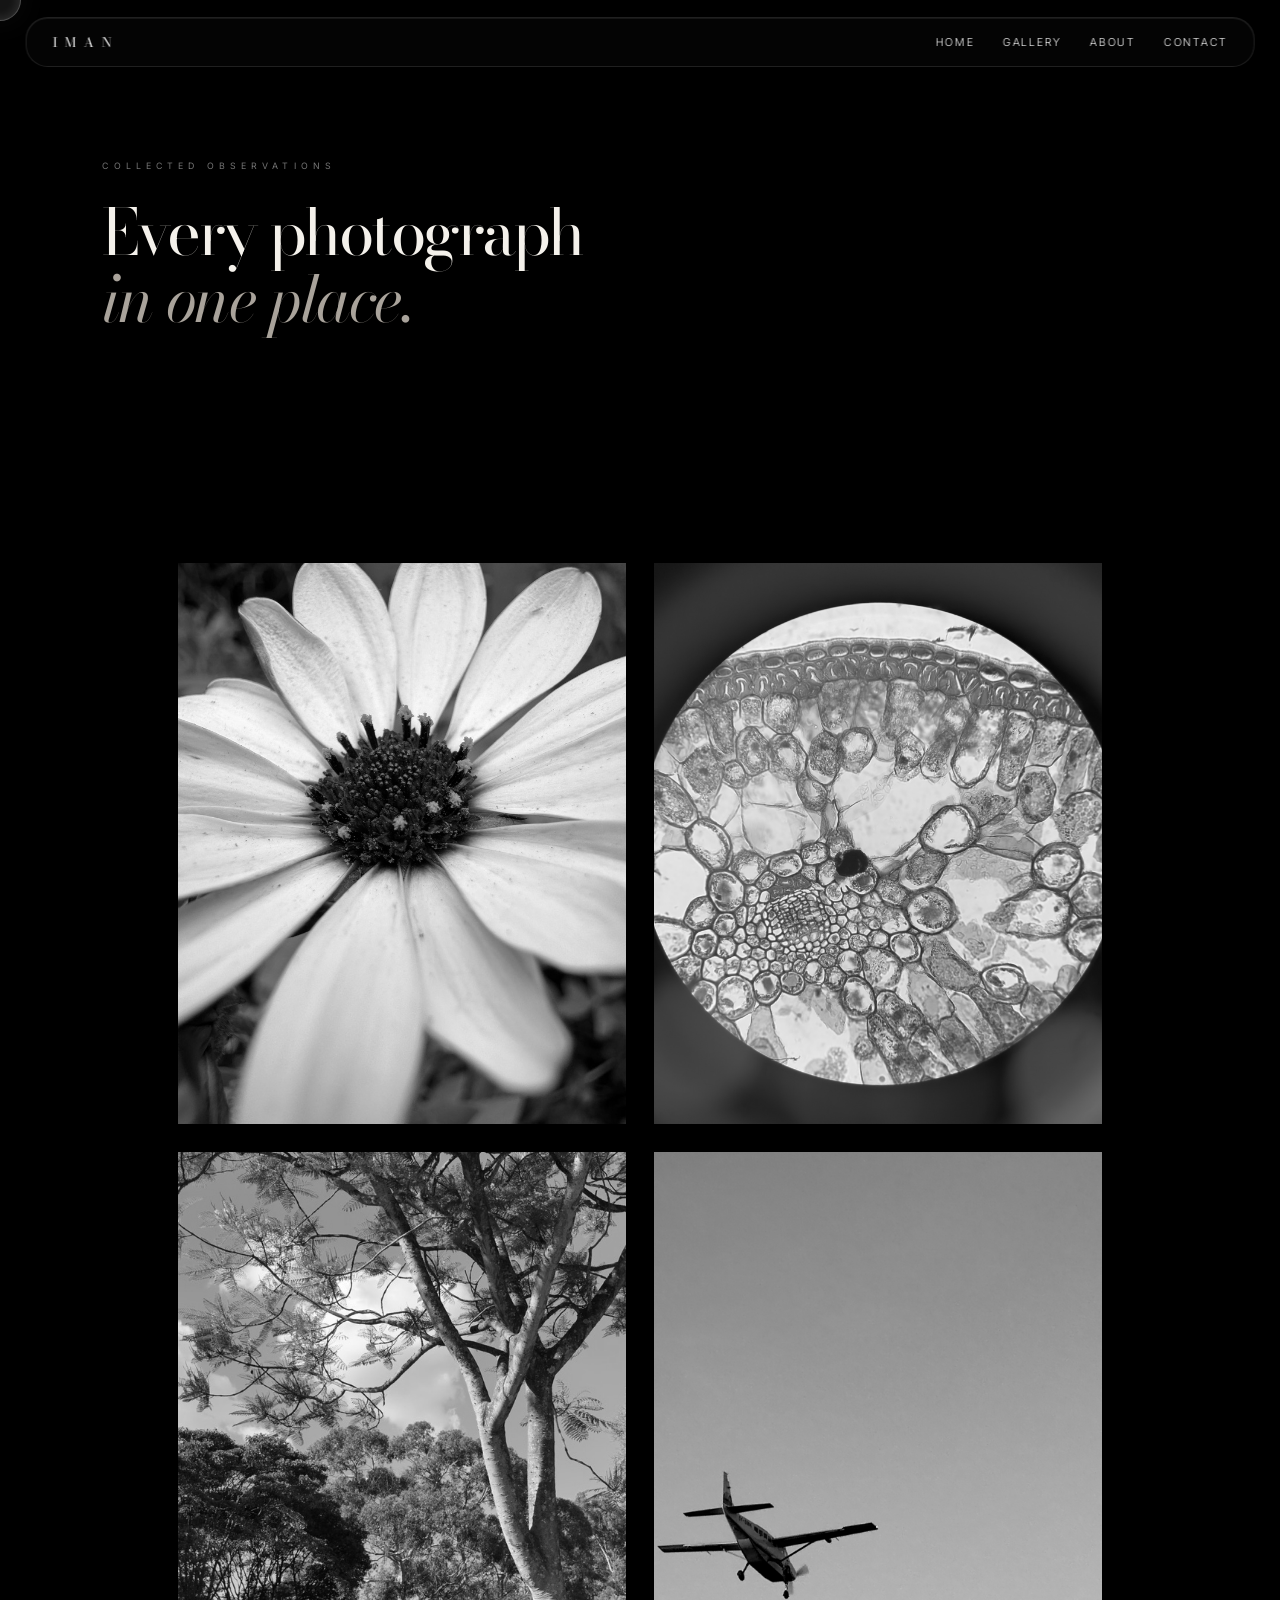
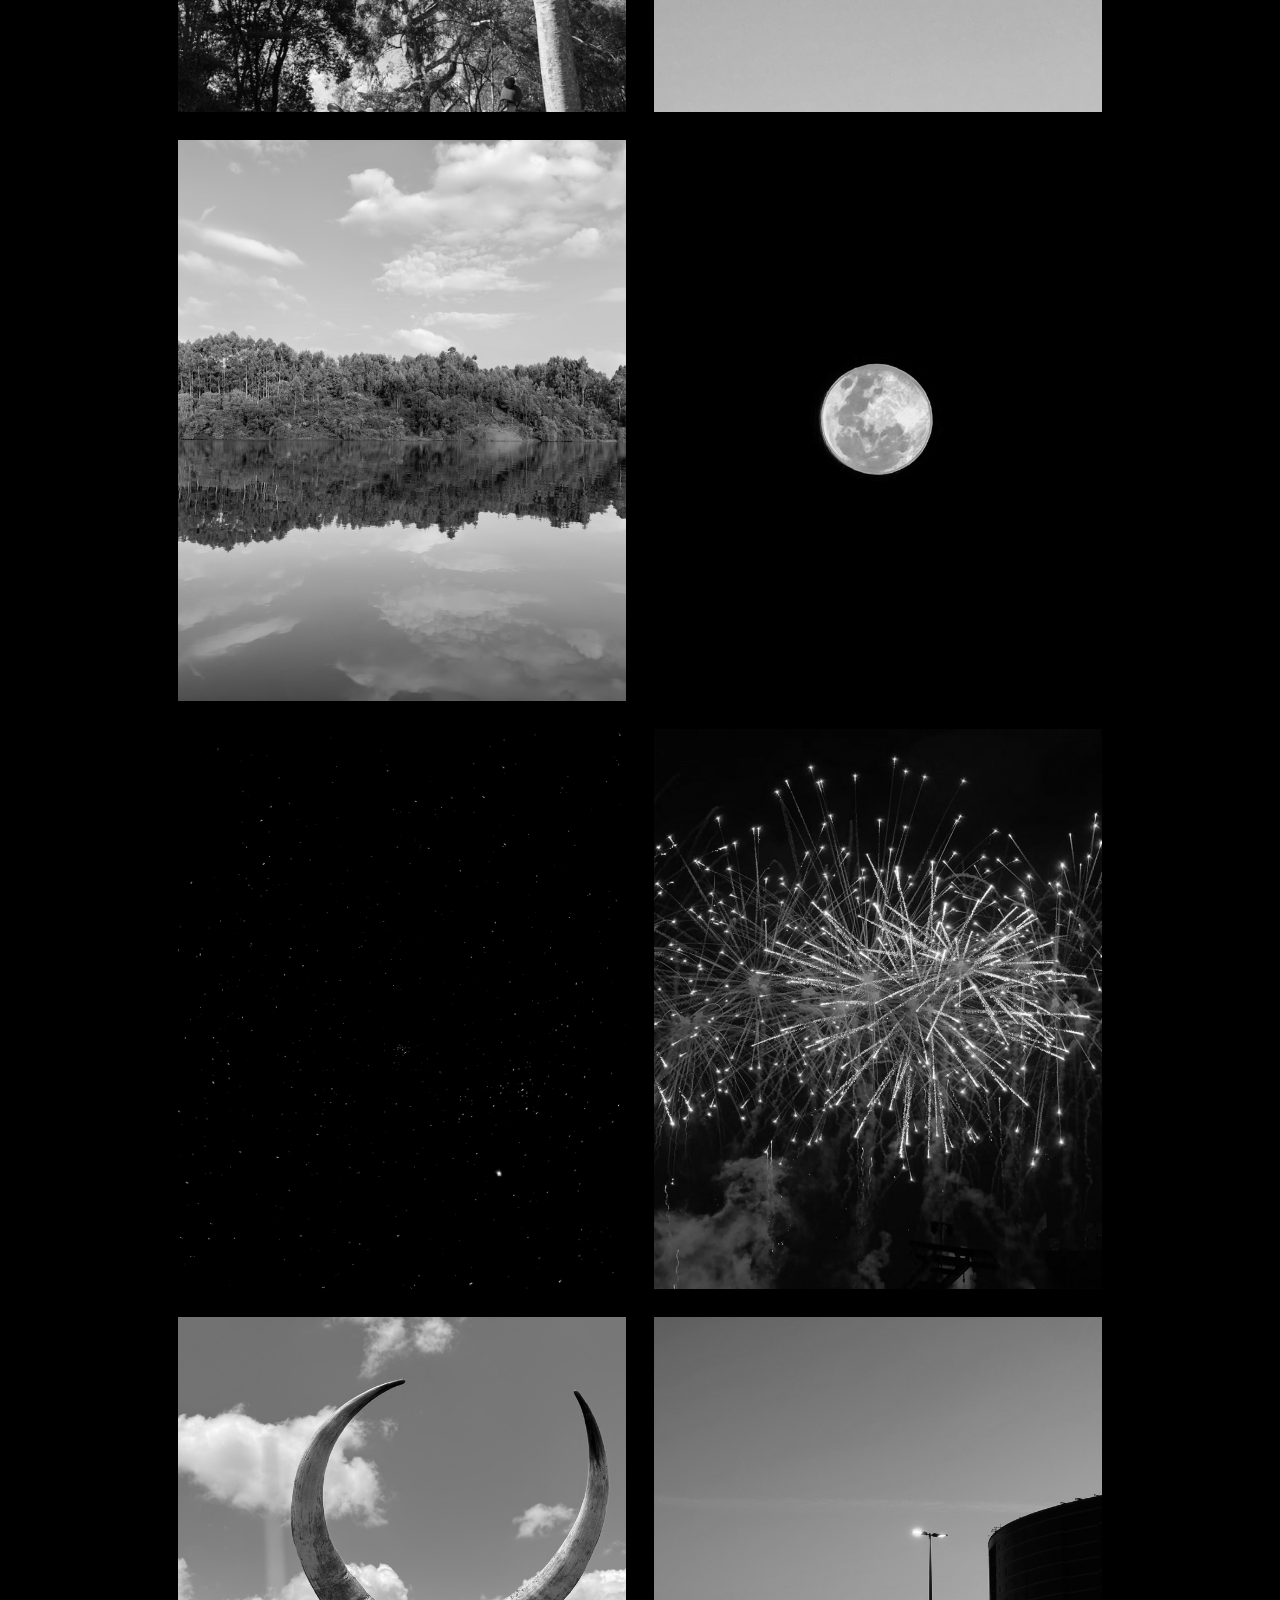
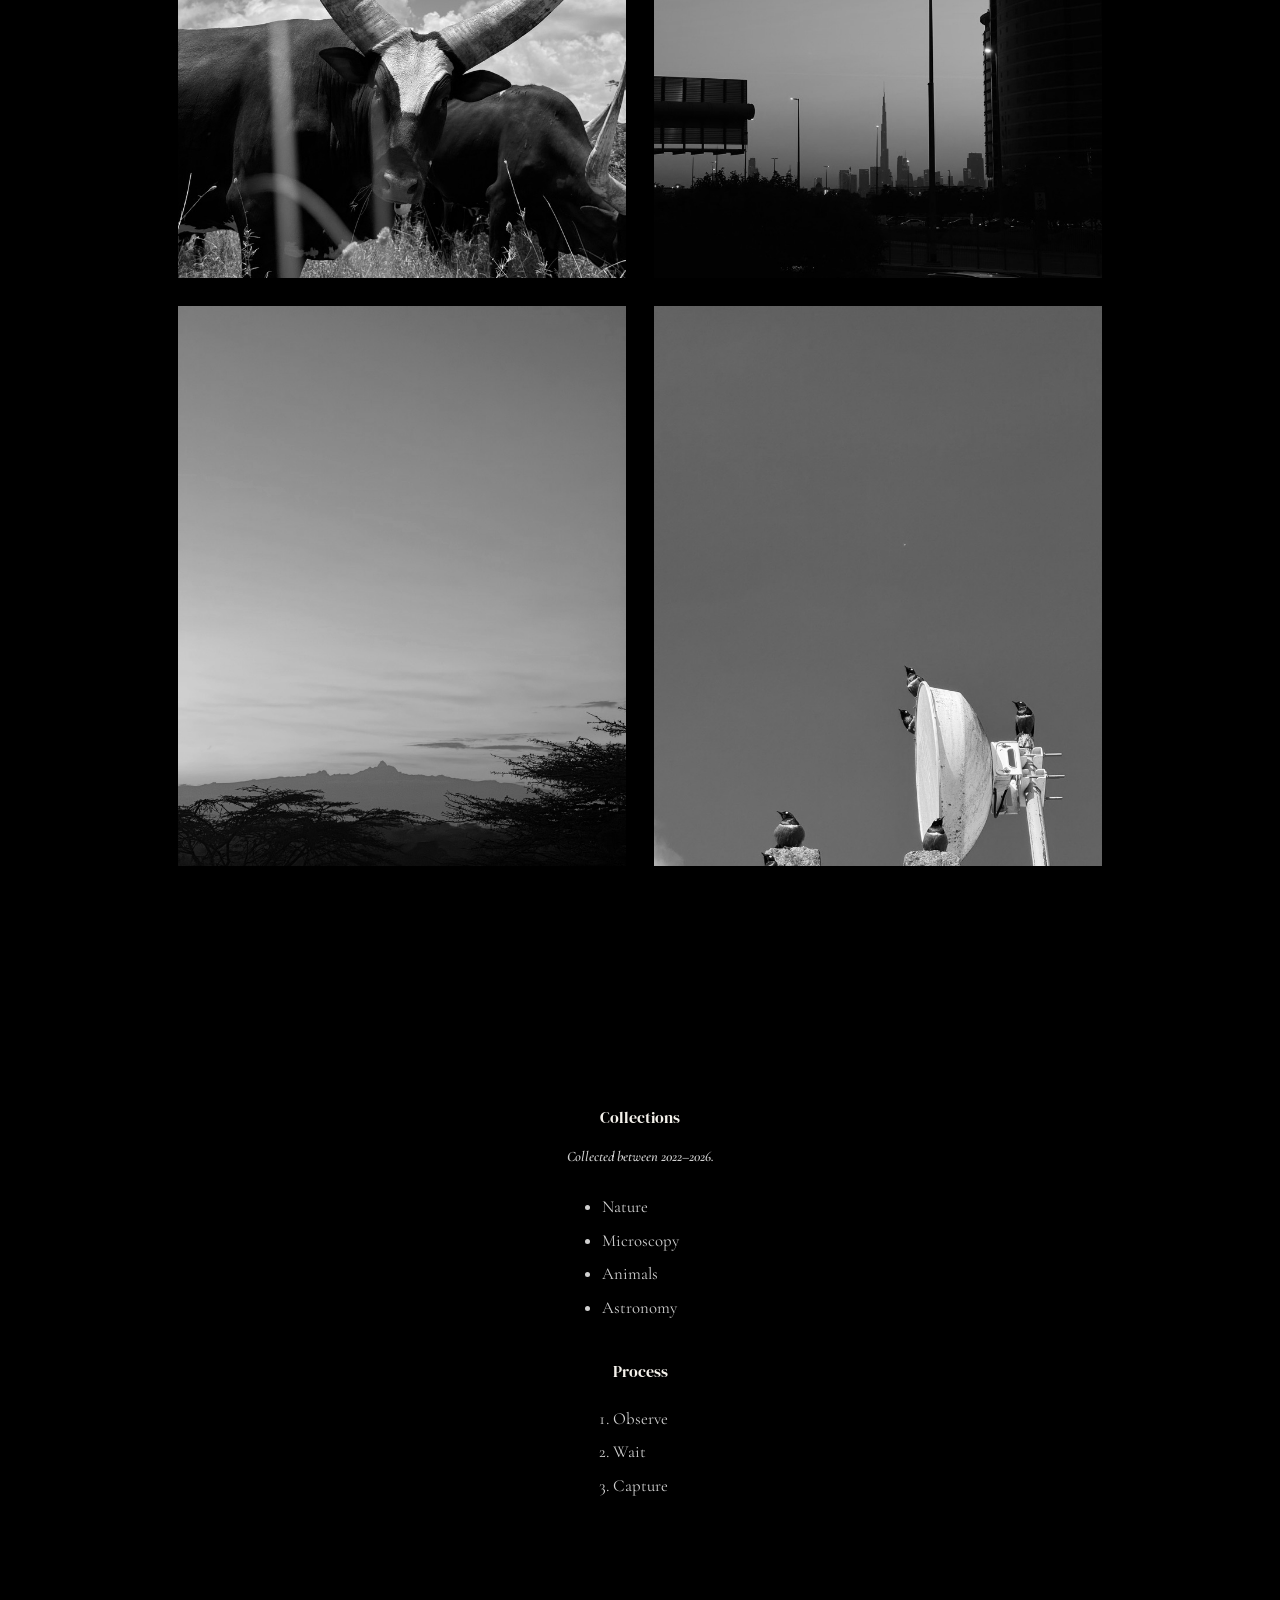
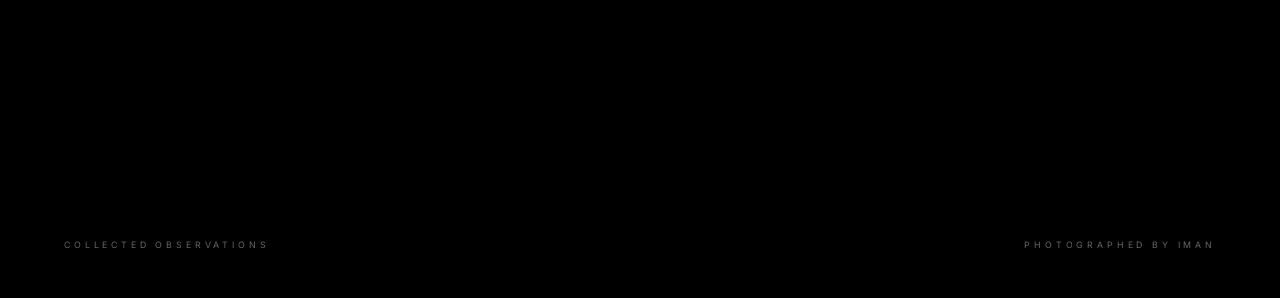
==== gallery.html @ c2984b93 "Initial photography portfolio" ====
<!DOCTYPE html>
<html lang="en">

<head>

    <meta charset="UTF-8">

    <meta name="viewport" content="width=device-width, initial-scale=1.0">

    <title>Gallery | Iman</title>

    <link rel="stylesheet" href="styles.css">

</head>

<body>

    <header class="navbar">

        <div class="logo">
            <a href="index.html">IMAN</a>
        </div>

        <nav>

            <a href="index.html">Home</a>

            <a href="#gallery">Gallery</a>

            <a href="index.html#about">About</a>

            <a href="index.html#contact">Contact</a>

        </nav>

    </header>

    <main>

        <section class="gallery-page" id="gallery">

            <p class="hero-small">
                Collected Observations
            </p>

            <h1 class="gallery-title">

                Every photograph
                <em>in one place.</em>

            </h1>
            

            <div class="gallery-grid">

                <img src="images/flower.jpg" alt="Flower">

                <img src="images/microscope.jpg" alt="Microscope">

                <img src="images/horse.jpg" alt="Horse">

                <img src="images/plane.jpg" alt="Plane">

                <img src="images/lake.jpg" alt="Lake">

                <img src="images/moon.jpg" alt="Moon">

                <img src="images/stars.jpg" alt="Stars">

                <img src="images/coldplay.jpg" alt="Coldplay">

                <img src="images/ankole.jpg" alt="ankole">

                <img src="images/dxb.jpg" alt="Dxb">

                <img src="images/Mt.kenya.jpg" alt="Mt.kenya">

                <img src="images/birds.jpg" alt="Birds">


            </div>
            <section class="archive-notes">
            
                <h3>Collections</h3>
            
                <p>
                    <strong>Collected between 2022–2026.</strong>
                </p>
            
                <ul>
                    <li>Nature</li>
                    <li>Microscopy</li>
                    <li>Animals</li>
                    <li>Astronomy</li>
                </ul>
            
                <h3>Process</h3>
            
                <ol>
                    <li>Observe</li>
                    <li>Wait</li>
                    <li>Capture</li>
                </ol>
            
            </section>

    </main>

    <footer class="footer">

        <p>Collected Observations</p>

        <p>Photographed by Iman</p>

    </footer>

    <div class="cursor"></div>

    <script src="script.js"></script>

</body>

</html>
---- styles.css ----
@import url('https://fonts.googleapis.com/css2?family=Bodoni+Moda:opsz,wght@6..96,400;6..96,500&family=Cormorant+Garamond:wght@300;400&family=Inter:wght@300;400;500&display=swap');
@import url('https://fonts.googleapis.com/css2?family=DM+Serif+Display:ital@0;1&display=swap');/* ==============================
   RESET
============================== */

* {
    margin: 0;
    padding: 0;
    box-sizing: border-box;
    cursor: none !important;
}

html {
    scroll-behavior: smooth;
}

body {
    width: 100%;
    overflow-x: hidden;
    background: #000000;
    color: #f4f1eb;
    font-family: 'Inter', sans-serif;
}

main {
    width: 100%;
}

img {
    display: block;
    max-width: 100%;
}

::selection {
    background: #f4f1eb;
    color: #000000;
}

/* ==============================
   NAVIGATION
============================== */

.navbar {
    position: fixed;
    top: clamp(10px, 1.3vw, 18px);
    left: 50%;
    z-index: 1000;

    width: min(96%, 1500px);
    padding: clamp(12px, 1.1vw, 16px) clamp(18px, 2vw, 28px);

    display: flex;
    align-items: center;
    justify-content: space-between;

    transform: translateX(-50%);

    background: rgba(12, 12, 12, 0.34);
    border: 1px solid rgba(255, 255, 255, 0.11);
    border-radius: 22px;

    backdrop-filter: blur(18px) saturate(120%);
    -webkit-backdrop-filter: blur(18px) saturate(120%);

    box-shadow:
        0 8px 32px rgba(0, 0, 0, 0.18),
        inset 0 1px 0 rgba(255, 255, 255, 0.07);

    mix-blend-mode: normal;
}

.logo {
    color: #ffffff;
    font-family: 'Bodoni Moda', serif;
    font-size: 0.82rem;
    font-weight: 400;
    letter-spacing: 0.48rem;
}

.logo a {
    color: inherit;
    text-decoration: none;
}

nav {
    display: flex;
    align-items: center;
    gap: clamp(20px, 2.2vw, 38px);
}

nav a {
    color: rgba(255, 255, 255, 0.94);
    text-decoration: none;
    text-transform: uppercase;

    font-family: 'Inter', sans-serif;
    font-size: clamp(0.68rem, 0.76vw, 0.88rem);
    font-weight: 300;
    letter-spacing: 0.16em;

    white-space: nowrap;
    transition: opacity 0.3s ease;
}

nav a:hover,
.logo a:hover {
    opacity: 0.45;
}

/* ==============================
   INTRO — FULL SCREEN IMAGE REVEAL
============================== */

.intro {
    position: relative;
    width: 100%;
    height: 100vh;
    min-height: 100svh;
    overflow: hidden;
    background: #000000;
}

.intro::after {
    content: "";
    position: absolute;
    left: 0;
    bottom: 0;

    width: 100%;
    height: 220px;

    z-index: 2;
    pointer-events: none;

    background: linear-gradient(to bottom,
            rgba(0, 0, 0, 0),
            rgba(0, 0, 0, 0.35),
            #000000 92%);
}

.intro-background,
.intro-image {
    position: absolute;
    inset: 0;
    z-index: 1;
    width: 100%;
    height: 100%;
    overflow: hidden;
}

.intro-background::after,
.intro-image::after {
    content: "";
    position: absolute;
    inset: 0;
    background: rgba(0, 0, 0, 0.24);
    pointer-events: none;
}

.intro-background img,
.intro-image img {
    position: absolute;
    inset: 0;
    width: 100%;
    height: 100%;
    max-width: none;
    object-fit: cover;
    object-position: center center;

    opacity: 0;
    filter: grayscale(100%) brightness(0.56) contrast(0.94);
    transform: scale(1.045);

    animation: introImage 4s ease forwards;
}

@keyframes introImage {
    from {
        opacity: 0;
        transform: scale(1.045);
    }

    to {
        opacity: 1;
        transform: scale(1);
    }
}

.page-loaded .intro-background img,
.page-loaded .intro-image img {
    opacity: 1;
    filter: grayscale(15%) brightness(0.7) contrast(0.95);
    transform: scale(1);
}

.intro-copy {

    position: absolute;

    left: clamp(24px, 8vw, 120px);

    top: 58%;

    transform: translateY(-50%);

    z-index: 3;

}

.intro-line {
    overflow: hidden;
}

.intro-line+.intro-line {
    margin-top: 2px;
}

.intro-line span {

    font-family: "Cormorant Garamond", serif;

    font-size: clamp(0.95rem, 1.05vw, 1.15rem);

    font-weight: 400;

    line-height: 1.28;

    letter-spacing: -.02em;

    opacity: 0;

    transform: translateY(20px);

    animation: introText 1.6s ease forwards;

}

@keyframes introText {

    from {

        opacity: 0;
        transform: translateY(20px);

    }

    to {

        opacity: 1;
        transform: translateY(0);

    }

}

.intro-line:nth-child(1) span {
    animation-delay: .3s;
}

.intro-line:nth-child(2) span {
    animation-delay: .9s;
}

.intro-line:nth-child(3) span {
    animation-delay: 1.5s;
}

.page-loaded .intro-line span {
    opacity: 1;
    transform: translateY(0);
    filter: blur(0);
}

.intro-scroll {
    position: absolute;
    right: clamp(24px, 4vw, 64px);
    bottom: clamp(44px, 5.5vh, 74px);
    z-index: 3;

    color: rgba(255, 255, 255, 0.9);
    text-decoration: none;
    text-shadow: 0 0 10px rgba(0, 0, 0, 0.82);

    font-size: clamp(0.5rem, 0.55vw, 0.62rem);
    letter-spacing: 0.26rem;
    text-transform: uppercase;
    white-space: nowrap;

    transition: opacity 0.3s ease;
}

.intro-scroll:hover {
    opacity: 0.58;
}

/* ==============================
   HERO
============================== */

.hero {
    width: 100%;
    min-height: 100vh;
    padding: 130px 18% 90px;
    display: flex;
    flex-direction: column;
    align-items: flex-start;
    justify-content: center;
}

.hero-small {
    margin-bottom: 28px;
    color: #747474;
    font-size: 0.55rem;
    letter-spacing: 0.32rem;
    text-transform: uppercase;
}

.hero h1 {
    max-width: 850px;
    font-family: 'Bodoni Moda', serif;
    font-size: clamp(2.7rem, 4.4vw, 4.9rem);
    font-weight: 400;
    line-height: 1.08;
    letter-spacing: -0.045em;
}

.hero h1 em {
    display: block;
    margin-top: 8px;
    color: #aaa69f;
    font-style: italic;
    font-weight: 400;
}

.hero-scroll {
    margin-top: 75px;
    color: #696969;
    font-size: 0.55rem;
    letter-spacing: 0.25rem;
    text-transform: uppercase;
}

/* ==============================
   GALLERY
============================== */

.photo-scene {
    width: 100%;
    min-height: 100vh;
    padding: 110px 7%;
    display: grid;
    grid-template-columns: minmax(0, 3fr) minmax(210px, 1fr);
    align-items: center;
    gap: clamp(45px, 7vw, 120px);
    background: #000000;
    color: #f4f1eb;
}

.photo-wrap {
    width: 100%;
    height: min(76vh, 780px);
    overflow: hidden;
}

.photo-wrap img {
    width: 100%;
    height: 100%;
    object-fit: cover;
    object-position: center;
    filter: grayscale(100%);
    transform: scale(1.04);
    transition:
        filter 1.5s ease,
        transform 1.7s cubic-bezier(0.22, 1, 0.36, 1);
}

.photo-wrap img.in-view {
    filter: grayscale(0%);
    transform: scale(1);
}

.photo-wrap:hover img.in-view {
    transform: scale(1.02);
}

.scene-text {
    max-width: 290px;
    font-family: 'Bodoni Moda', serif;
    font-size: clamp(1.3rem, 1.8vw, 2rem);
    font-weight: 400;
    line-height: 1.25;
    letter-spacing: -0.025em;
}

.flower-scene .photo-wrap img,
.lake-scene .photo-wrap img {
    object-fit: cover;
}

.microscope-scene,
.plane-scene,
.stars-scene {
    grid-template-columns: minmax(210px, 1fr) minmax(0, 3fr);
}

.microscope-scene .scene-text,
.plane-scene .scene-text,
.stars-scene .scene-text {
    grid-column: 1;
    grid-row: 1;
}

.microscope-scene .photo-wrap,
.plane-scene .photo-wrap,
.stars-scene .photo-wrap {
    grid-column: 2;
    grid-row: 1;
}

.microscope-scene .photo-wrap img,
.plane-scene .photo-wrap img,
.moon-scene .photo-wrap img,
.stars-scene .photo-wrap img {
    object-fit: contain;
}

.horse-scene .photo-wrap {
    height: min(84vh, 900px);
}

.horse-scene .photo-wrap img {
    object-fit: contain;
}

/* ==============================
   ABOUT
============================== */

.about {
    width: 100%;
    min-height: 100vh;
    padding: 150px 18%;
    display: flex;
    align-items: center;
    justify-content: center;
    background: #000000;
}

.about-content {
    width: 100%;
    max-width: 850px;
}

.section-label {
    display: block;
    margin-bottom: 28px;
    color: #737373;
    font-family: 'Inter', sans-serif;
    font-size: 0.55rem;
    font-weight: 400;
    letter-spacing: 0.32rem;
    text-transform: uppercase;
}

.about h2 {
    max-width: 820px;
    margin-bottom: 75px;
    font-family: 'Bodoni Moda', serif;
    font-size: clamp(2.8rem, 4.5vw, 4.9rem);
    font-weight: 400;
    line-height: 1.08;
    letter-spacing: -0.045em;
}

.about h2 em {
    display: block;
    margin-top: 8px;
    color: #aaa69f;
    font-style: italic;
    font-weight: 400;
}

.about p {
    max-width: 670px;
    margin-bottom: 28px;
    color: rgba(244, 241, 235, 0.7);
    font-family: 'Inter', sans-serif;
    font-size: 0.88rem;
    font-weight: 300;
    line-height: 2;
    letter-spacing: 0.055em;
}

/* ==============================
   CONTACT
============================== */

.contact {
    width: 100%;
    min-height: 80vh;
    padding: 140px 18%;
    display: flex;
    flex-direction: column;
    align-items: flex-start;
    justify-content: center;
    background: #000000;
}

.contact h2 {
    max-width: 720px;
    margin-bottom: 45px;
    font-family: 'Bodoni Moda', serif;
    font-size: clamp(2.5rem, 4vw, 4.5rem);
    font-weight: 400;
    line-height: 1.1;
    letter-spacing: -0.04em;
}

.contact h2 em {
    color: #aaa69f;
    font-style: italic;
    font-weight: 400;
}

.contact a {
    color: #aaa69f;
    text-decoration: none;
    text-transform: uppercase;
    font-size: 0.63rem;
    letter-spacing: 0.18rem;
    transition: color 0.3s ease;
}

.contact a:hover {
    color: #ffffff;
}

/* ==============================
   FOOTER
============================== */

.footer {
    width: 100%;
    padding: 80px 5% 45px;
    display: flex;
    justify-content: space-between;
    gap: 30px;
    color: #666666;
    font-size: 0.55rem;
    letter-spacing: 0.24rem;
    line-height: 1.8;
    text-transform: uppercase;
}

/* ==============================
   CURSOR
============================== */
.cursor {
    position: fixed;

    width: 42px;
    height: 42px;

    border-radius: 50%;

    pointer-events: none;

    left: 0;
    top: 0;

    transform: translate(-50%, -50%);

    background: rgba(255, 255, 255, .08);

    backdrop-filter: blur(12px);
    -webkit-backdrop-filter: blur(12px);

    border: 1px solid rgba(255, 255, 255, .25);

    box-shadow:
        inset 0 0 12px rgba(255, 255, 255, .15),
        0 0 35px rgba(255, 255, 255, .05);

    transition:
        width .35s,
        height .35s,
        transform .12s linear;

    z-index: 9999;

}

/* ==============================
   TABLET
============================== */

@media screen and (max-width: 1000px) {
    .intro-copy {
        left: 10%;
    }

    .hero,
    .about,
    .contact {
        padding-left: 10%;
        padding-right: 10%;
    }

    .photo-scene,
    .microscope-scene,
    .plane-scene,
    .stars-scene {
        padding-left: 6%;
        padding-right: 6%;
        gap: 45px;
        grid-template-columns: minmax(0, 2.3fr) minmax(180px, 1fr);
    }

    .microscope-scene,
    .plane-scene,
    .stars-scene {
        grid-template-columns: minmax(180px, 1fr) minmax(0, 2.3fr);
    }
}

/* ==============================
   PHONE
============================== */

@media screen and (max-width: 768px) {
    * {
        cursor: auto !important;
    }

    .cursor {
        display: none;
    }

    .navbar {
        top: 10px;
        width: calc(100% - 20px);
        padding: 12px 14px;
        border-radius: 17px;
    }

    .logo {
        font-size: 0.68rem;
        letter-spacing: 0.28rem;
    }

    nav {
        gap: 11px;
    }

    nav a {
        font-size: 0.58rem;
        font-weight: 300;
        letter-spacing: 0.1em;
    }

    .intro {
        height: 100svh;
        min-height: 100svh;
    }

    .intro-background img,
    .intro-image img {
        object-position: center center;
    }

    .intro-copy {
        left: 24px;
        right: 24px;
        top: 58%;
    }

    .intro-line span {
        font-size: clamp(0.94rem, 4.2vw, 1.08rem);
        line-height: 1.25;
    }

    .intro-scroll {
        right: 24px;
        bottom: 42px;
    }

    .hero,
    .about,
    .contact {
        min-height: 100svh;
        padding: 100px 24px 70px;
    }

    .hero h1 {
        font-size: clamp(2.3rem, 11vw, 3.5rem);
    }

    .photo-scene,
    .microscope-scene,
    .plane-scene,
    .stars-scene {
        min-height: auto;
        padding: 100px 24px;
        display: flex;
        flex-direction: column;
        align-items: flex-start;
        gap: 34px;
    }

    .photo-wrap,
    .horse-scene .photo-wrap {
        width: 100%;
        height: auto;
        max-height: none;
        order: initial;
    }

    .photo-wrap img,
    .horse-scene .photo-wrap img {
        width: 100%;
        height: auto;
        max-height: 78vh;
        object-fit: contain;
    }

    .scene-text {
        width: 100%;
        max-width: 310px;
        order: initial;
    }

    .about h2 {
        margin-bottom: 55px;
        font-size: clamp(2.5rem, 11vw, 3.6rem);
    }

    .about p {
        font-size: 0.82rem;
        line-height: 1.9;
    }

    .footer {
        padding: 60px 24px 35px;
        flex-direction: column;
    }
}

.gallery-grid {

    min-height: 100vh;

    padding: 140px 7% 120px;

    display: grid;

    grid-template-columns: repeat(3, 1fr);

    align-content: center;

    gap: 22px;

    background: #000;

}

/* ===========================
   GALLERY PAGE
=========================== */

.gallery-page {

    min-height: 100vh;

    padding: 160px 8% 100px;

}

.gallery-title {

    margin-top: 25px;
    margin-bottom: 90px;

    font-family: 'Bodoni Moda', serif;

    font-size: clamp(3rem, 5vw, 5.5rem);

    font-weight: 400;

    line-height: 1.05;

    letter-spacing: -.04em;

}

.gallery-title em {

    display: block;

    color: #a9a39b;

    font-style: italic;

}

.gallery-grid {

    display: grid;

    grid-template-columns: repeat(auto-fit, minmax(320px, 1fr));

    gap: 28px;

}

.gallery-grid img {

    width: 100%;

    aspect-ratio: 4/5;

    object-fit: cover;

    filter: grayscale(100%);

    transition:

        filter 1s ease,

        transform 1.2s cubic-bezier(.22, 1, .36, 1);

}

.gallery-grid img:hover {

    filter: grayscale(0%);

    transform: scale(1.02);

}
.archive-notes {

    width: min(520px, 90%);

    margin: 120px auto;

    color: rgba(255, 255, 255, .82);

    text-align: center;

}

.archive-notes {

    width: min(520px, 90%);

    margin: 120px auto;

    color: rgba(255, 255, 255, .82);

    text-align: center;

}

.archive-notes h3 {

    font-family: "DM Serif Display", cursive;

    font-size: 1.0rem;

    font-weight: 200;

    margin-bottom: 20px;

    color: #f4f1eb;

}

.archive-notes p {

    font-family: "Cormorant Garamond", serif;

    font-style: italic;

    font-size: 0.9rem;

    line-height: 1.2;

    margin-bottom: 25px;

}

.archive-notes ul,
.archive-notes ol {

    font-family: "Cormorant Garamond", serif;

    font-size: 1.05rem;

    line-height: 2;

    display: inline-block;

    text-align: left;

    margin-bottom: 35px;

}

.archive-notes strong {

    font-weight: 600;

}
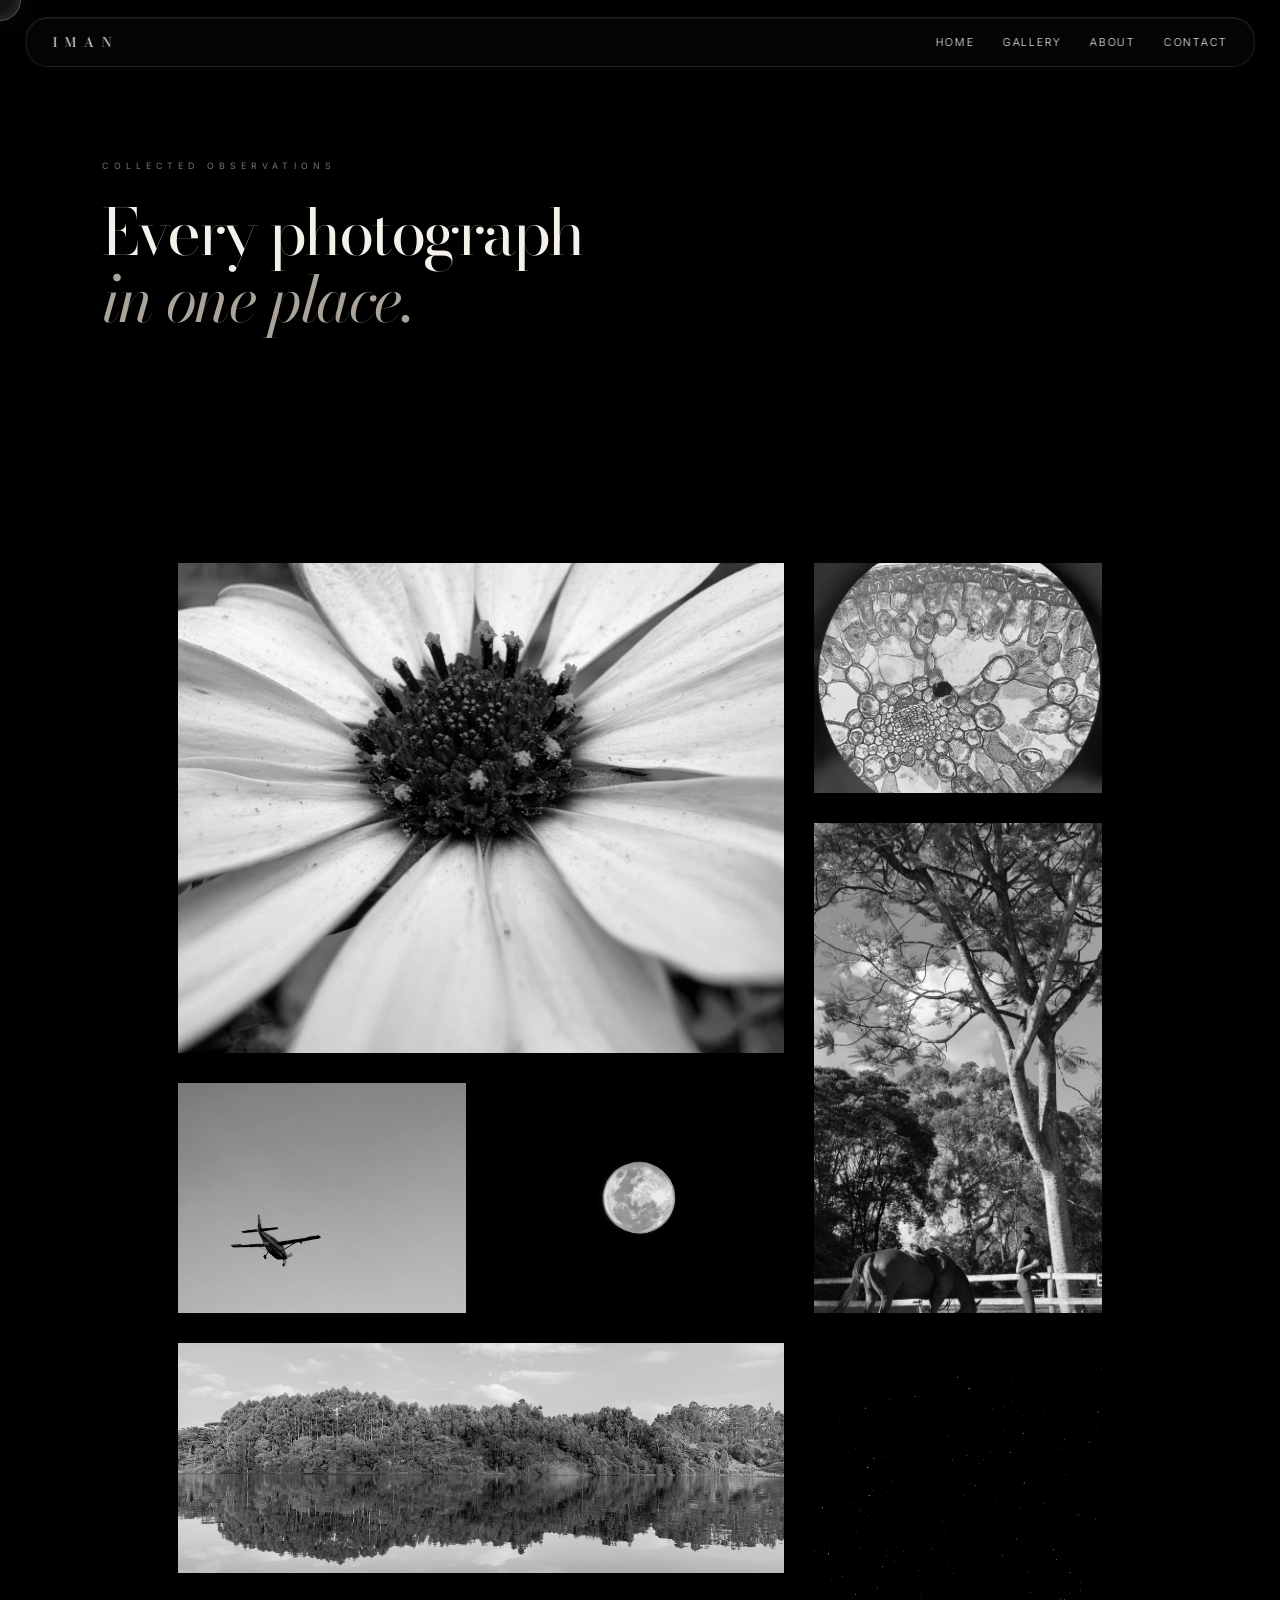
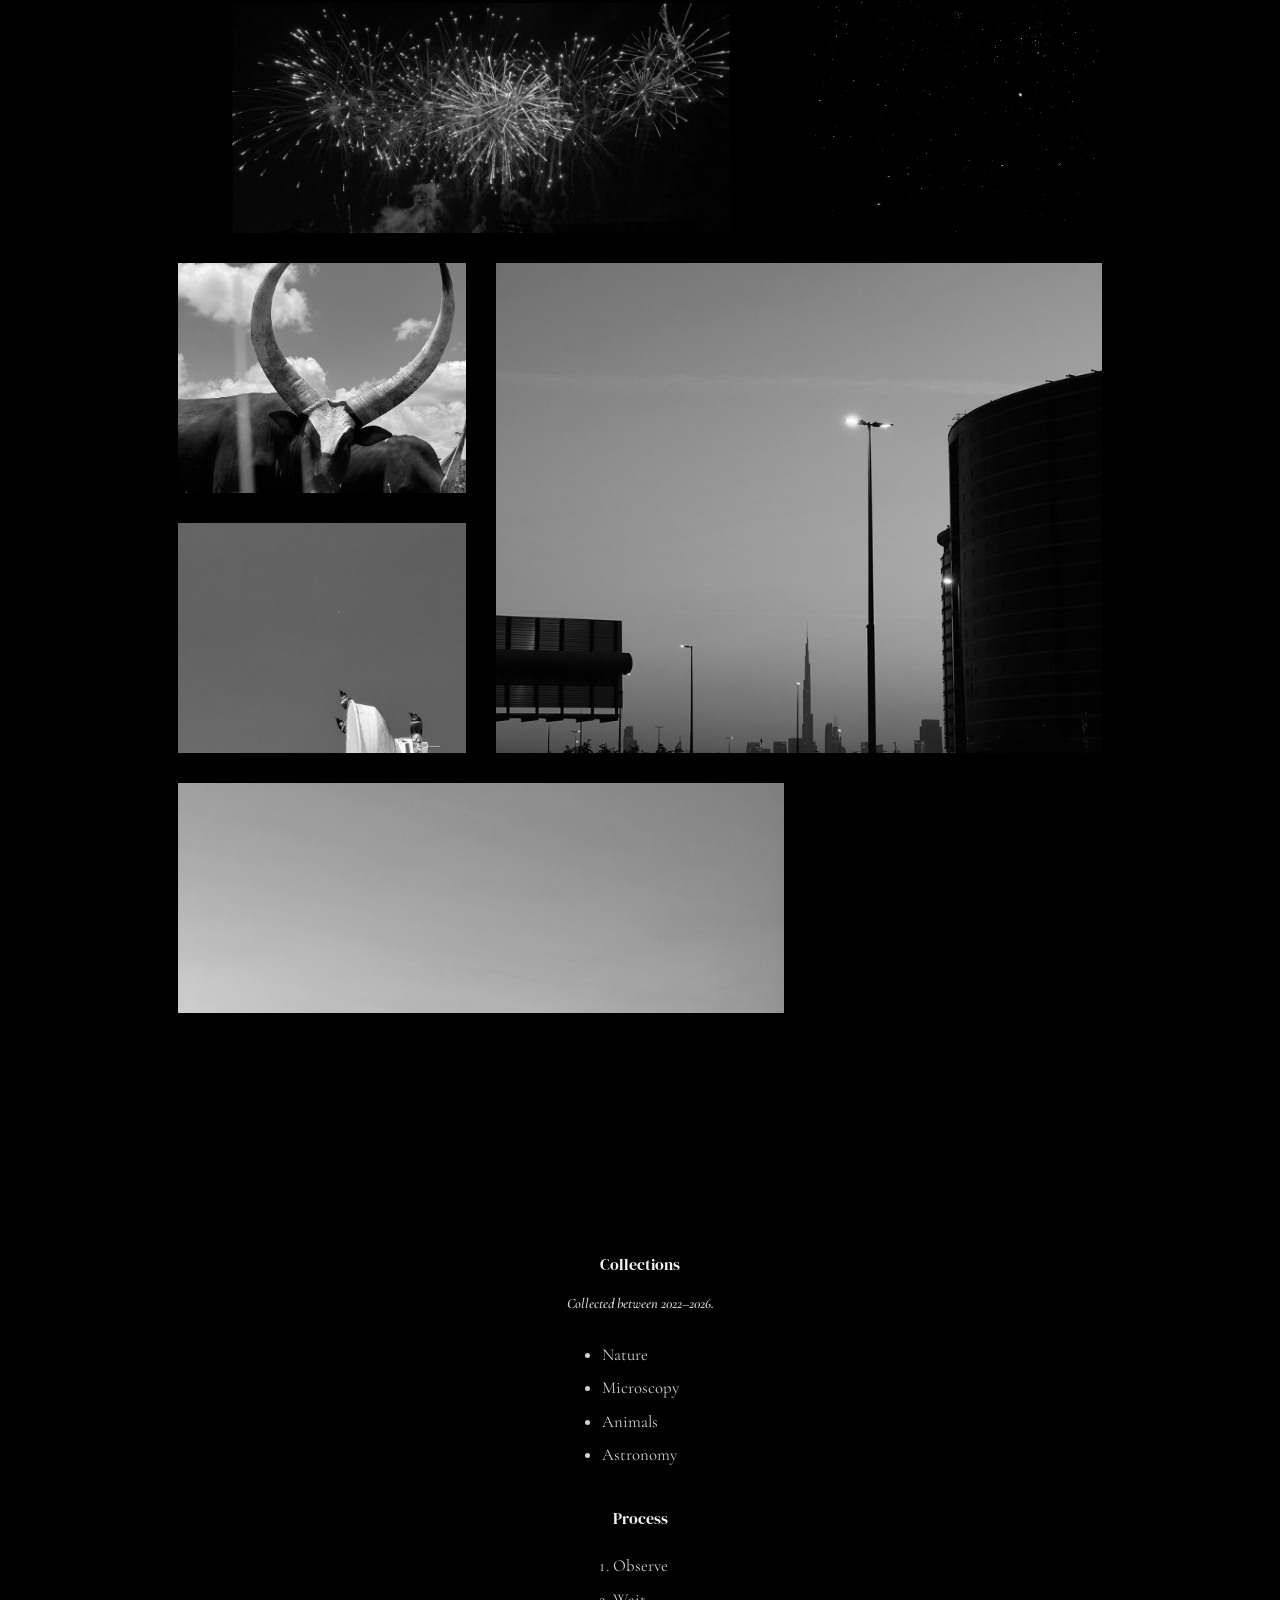
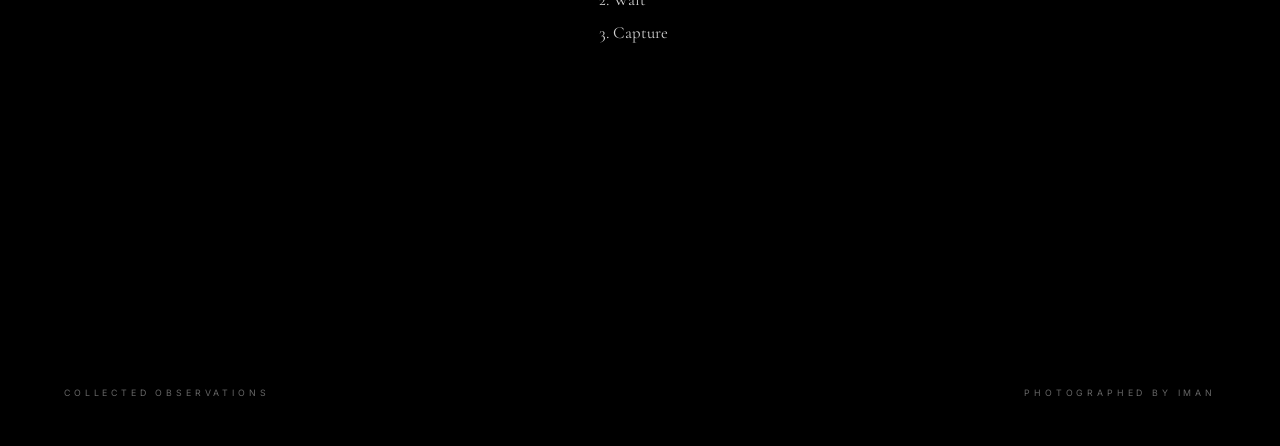
==== commit 55c914d7: "cool layopu" ====
--- a/gallery.html
+++ b/gallery.html
@@ -2,15 +2,10 @@
 <html lang="en">
 
 <head>
-
     <meta charset="UTF-8">
-
     <meta name="viewport" content="width=device-width, initial-scale=1.0">
-
     <title>Gallery | Iman</title>
-
     <link rel="stylesheet" href="styles.css">
-
 </head>
 
 <body>
@@ -22,15 +17,10 @@
         </div>
 
         <nav>
-
             <a href="index.html">Home</a>
-
             <a href="#gallery">Gallery</a>
-
             <a href="index.html#about">About</a>
-
             <a href="index.html#contact">Contact</a>
-
         </nav>
 
     </header>
@@ -44,74 +34,121 @@
             </p>
 
             <h1 class="gallery-title">
-
                 Every photograph
                 <em>in one place.</em>
-
             </h1>
-            
 
             <div class="gallery-grid">
 
-                <img src="images/flower.jpg" alt="Flower">
+                <div class="gallery-item large">
+                    <img src="images/flower.jpg" alt="Flower" data-title="Flower" data-year="2022">
+                </div>
 
-                <img src="images/microscope.jpg" alt="Microscope">
+                <div class="gallery-item">
+                    <img src="images/microscope.jpg" alt="Microscope" data-title="Microscope" data-year="2023">
+                </div>
 
-                <img src="images/horse.jpg" alt="Horse">
+                <div class="gallery-item tall">
+                    <img src="images/horse.jpg" alt="Horse" data-title="Horse" data-year="2025">
+                </div>
 
-                <img src="images/plane.jpg" alt="Plane">
+                <div class="gallery-item">
+                    <img src="images/plane.jpg" alt="Plane" data-title="Plane" data-year="2024">
+                </div>
 
-                <img src="images/lake.jpg" alt="Lake">
+                <div class="gallery-item wide">
+                    <img src="images/lake.jpg" alt="Lake" data-title="Lake" data-year="2023">
+                </div>
 
-                <img src="images/moon.jpg" alt="Moon">
+                <div class="gallery-item">
+                    <img src="images/moon.jpg" alt="Moon" data-title="Moon" data-year="2024">
+                </div>
 
-                <img src="images/stars.jpg" alt="Stars">
+                <div class="gallery-item tall">
+                    <img src="images/stars.jpg" alt="Stars" data-title="Stars" data-year="2024">
+                </div>
 
-                <img src="images/coldplay.jpg" alt="Coldplay">
+                <div class="gallery-item wide">
+                    <img src="images/coldplay.jpg" alt="Coldplay" data-title="Coldplay" data-year="2025">
+                </div>
 
-                <img src="images/ankole.jpg" alt="ankole">
+                <div class="gallery-item">
+                    <img src="images/ankole.jpg" alt="Ankole" data-title="Ankole" data-year="2025">
+                </div>
 
-                <img src="images/dxb.jpg" alt="Dxb">
+                <div class="gallery-item large">
+                    <img src="images/dxb.jpg" alt="Dubai" data-title="Dubai" data-year="2026">
+                </div>
 
-                <img src="images/Mt.kenya.jpg" alt="Mt.kenya">
+                <div class="gallery-item wide">
+                    <img src="images/Mt.kenya.jpg" alt="Mount Kenya" data-title="Mount Kenya" data-year="2026">
+                </div>
 
-                <img src="images/birds.jpg" alt="Birds">
-
+                <div class="gallery-item">
+                    <img src="images/birds.jpg" alt="Birds" data-title="Birds" data-year="2026">
+                </div>
 
             </div>
+
             <section class="archive-notes">
-            
+
                 <h3>Collections</h3>
-            
+
                 <p>
                     <strong>Collected between 2022–2026.</strong>
                 </p>
-            
+
                 <ul>
                     <li>Nature</li>
                     <li>Microscopy</li>
                     <li>Animals</li>
                     <li>Astronomy</li>
                 </ul>
-            
+
                 <h3>Process</h3>
-            
+
                 <ol>
                     <li>Observe</li>
                     <li>Wait</li>
                     <li>Capture</li>
                 </ol>
-            
+
             </section>
+
+        </section>
 
     </main>
 
+    <div class="lightbox" id="lightbox" aria-hidden="true">
+
+        <button class="lightbox-close" id="lightboxClose" type="button">
+            ×
+        </button>
+
+        <button class="lightbox-arrow lightbox-previous" id="lightboxPrevious" type="button">
+            ←
+        </button>
+
+        <div class="lightbox-content">
+
+            <img class="lightbox-image" id="lightboxImage" src="" alt="">
+
+            <div class="lightbox-caption">
+                <p id="lightboxTitle"></p>
+                <span id="lightboxYear"></span>
+            </div>
+
+        </div>
+
+        <button class="lightbox-arrow lightbox-next" id="lightboxNext" type="button">
+            →
+        </button>
+
+    </div>
+
     <footer class="footer">
-
         <p>Collected Observations</p>
-
         <p>Photographed by Iman</p>
-
     </footer>
 
     <div class="cursor"></div>
--- a/styles.css
+++ b/styles.css
@@ -1,5 +1,6 @@
 @import url('https://fonts.googleapis.com/css2?family=Bodoni+Moda:opsz,wght@6..96,400;6..96,500&family=Cormorant+Garamond:wght@300;400&family=Inter:wght@300;400;500&display=swap');
-@import url('https://fonts.googleapis.com/css2?family=DM+Serif+Display:ital@0;1&display=swap');/* ==============================
+@import url('https://fonts.googleapis.com/css2?family=DM+Serif+Display:ital@0;1&display=swap');
+/* ==============================
    RESET
 ============================== */
 
@@ -768,74 +769,154 @@
 =========================== */
 
 .gallery-page {
-
     min-height: 100vh;
-
     padding: 160px 8% 100px;
-
 }
 
 .gallery-title {
-
     margin-top: 25px;
     margin-bottom: 90px;
 
-    font-family: 'Bodoni Moda', serif;
-
+    font-family: "Bodoni Moda", serif;
     font-size: clamp(3rem, 5vw, 5.5rem);
-
     font-weight: 400;
-
     line-height: 1.05;
-
-    letter-spacing: -.04em;
-
+    letter-spacing: -0.04em;
 }
 
 .gallery-title em {
-
     display: block;
-
     color: #a9a39b;
-
     font-style: italic;
-
-}
+}
+
+/* ===========================
+   EDITORIAL GALLERY
+=========================== */
 
 .gallery-grid {
-
     display: grid;
-
-    grid-template-columns: repeat(auto-fit, minmax(320px, 1fr));
-
-    gap: 28px;
-
-}
-
-.gallery-grid img {
-
-    width: 100%;
-
-    aspect-ratio: 4/5;
-
+    grid-template-columns: repeat(3, minmax(0, 1fr));
+    grid-auto-rows: 230px;
+    grid-auto-flow: dense;
+
+    gap: 30px;
+    overflow: visible;
+}
+
+.gallery-item {
+    position: relative;
+    min-width: 0;
+    overflow: visible;
+    z-index: 1;
+}
+
+.gallery-item.tall {
+    grid-row: span 2;
+}
+
+.gallery-item.wide {
+    grid-column: span 2;
+}
+
+.gallery-item.large {
+    grid-column: span 2;
+    grid-row: span 2;
+}
+
+.gallery-item img {
+    width: 100%;
+    height: 100%;
     object-fit: cover;
 
     filter: grayscale(100%);
+    opacity: 1;
 
     transition:
-
-        filter 1s ease,
-
-        transform 1.2s cubic-bezier(.22, 1, .36, 1);
-
-}
-
-.gallery-grid img:hover {
-
-    filter: grayscale(0%);
-
-    transform: scale(1.02);
-
+        filter 0.8s ease,
+        opacity 0.8s ease,
+        transform 0.8s cubic-bezier(.22, 1, .36, 1),
+        box-shadow 0.8s ease;
+
+    transform-origin: center bottom;
+}
+
+.gallery-item:hover {
+    z-index: 20;
+}
+
+.gallery-grid:hover .gallery-item:not(:hover) img {
+    filter: grayscale(100%) brightness(0.35);
+    transform: scale(0.97);
+    opacity: 0.65;
+}
+
+.gallery-item:hover img {
+    filter: grayscale(0%) brightness(1);
+    opacity: 1;
+
+    transform: translateY(-24px) scale(1.045);
+
+    box-shadow:
+        0 30px 70px rgba(0, 0, 0, 0.75);
+}
+
+/* ===========================
+   TABLET
+=========================== */
+
+@media screen and (max-width: 1000px) {
+    .gallery-grid {
+        grid-template-columns: repeat(2, minmax(0, 1fr));
+        grid-auto-rows: 240px;
+    }
+
+    .gallery-item.large,
+    .gallery-item.wide {
+        grid-column: span 2;
+    }
+}
+
+/* ===========================
+   PHONE
+=========================== */
+
+@media screen and (max-width: 768px) {
+    .gallery-page {
+        padding: 130px 24px 80px;
+    }
+
+    .gallery-grid {
+        grid-template-columns: 1fr;
+        grid-auto-rows: auto;
+        gap: 24px;
+    }
+
+    .gallery-item,
+    .gallery-item.tall,
+    .gallery-item.wide,
+    .gallery-item.large {
+        grid-column: auto;
+        grid-row: auto;
+    }
+
+    .gallery-item img {
+        width: 100%;
+        height: auto;
+        max-height: 78vh;
+        object-fit: contain;
+    }
+
+    .gallery-grid:hover .gallery-item:not(:hover) img {
+        filter: grayscale(100%);
+        transform: none;
+        opacity: 1;
+    }
+
+    .gallery-item:hover img {
+        transform: none;
+        box-shadow: none;
+    }
 }
 .archive-notes {
 
@@ -910,4 +991,336 @@
 
     font-weight: 600;
 
+}
+
+/* ==============================
+   ABOUT SECTION
+============================== */
+
+.about {
+    width: min(1180px, 88%);
+    margin: 180px auto;
+
+    display: grid;
+    grid-template-columns: 240px minmax(0, 1fr);
+    gap: 110px;
+    align-items: center;
+}
+
+.about-image {
+    display: flex;
+    justify-content: center;
+    align-items: center;
+}
+
+.about-image img {
+    width: 200px;
+    height: 200px;
+
+    display: block;
+    object-fit: cover;
+    object-position: center;
+
+    border-radius: 50%;
+    border: 1px solid rgba(255, 255, 255, 0.28);
+
+    filter: grayscale(100%) contrast(0.95);
+
+    transition:
+        filter 0.8s ease,
+        transform 0.8s ease;
+}
+
+.about-image img:hover {
+    filter: grayscale(0%);
+    transform: scale(1.025);
+}
+
+.about-content {
+    min-width: 0;
+    max-width: 760px;
+}
+
+.about .section-label {
+    margin: 0 0 28px;
+}
+
+.about h2 {
+    margin: 0 0 46px;
+
+    font-family: "Bodoni Moda", serif;
+    font-size: clamp(3rem, 5.2vw, 5.4rem);
+    font-weight: 400;
+    line-height: 1;
+    letter-spacing: -0.045em;
+
+    color: #f4f1eb;
+}
+
+.about h2 em {
+    display: block;
+
+    font-style: italic;
+    font-weight: 400;
+
+    color: rgba(244, 241, 235, 0.66);
+}
+
+.about-content p {
+    max-width: 720px;
+    margin: 0 0 28px;
+
+    font-family: "Inter", sans-serif;
+    font-size: 0.9rem;
+    font-weight: 300;
+    line-height: 1.9;
+    letter-spacing: 0.02em;
+
+    color: rgba(244, 241, 235, 0.66);
+}
+
+/* Tablet */
+
+@media screen and (max-width: 1000px) {
+    .about {
+        width: min(900px, 88%);
+        grid-template-columns: 180px minmax(0, 1fr);
+        gap: 70px;
+    }
+
+    .about-image img {
+        width: 165px;
+        height: 165px;
+    }
+
+    .about h2 {
+        font-size: clamp(2.8rem, 6vw, 4.5rem);
+    }
+}
+
+/* Phone */
+
+@media screen and (max-width: 768px) {
+    .about {
+        width: calc(100% - 48px);
+        margin: 120px auto;
+
+        display: flex;
+        flex-direction: column;
+        align-items: flex-start;
+        gap: 42px;
+    }
+
+    .about-image {
+        order: 2;
+        justify-content: flex-start;
+    }
+
+    .about-image img {
+        width: 135px;
+        height: 135px;
+    }
+
+    .about-content {
+        order: 1;
+        max-width: 100%;
+    }
+
+    .about h2 {
+        font-size: clamp(2.5rem, 12vw, 4rem);
+        margin-bottom: 34px;
+    }
+
+    .about-content p {
+        font-size: 0.84rem;
+        line-height: 1.8;
+    }
+}
+/* ==============================
+   FULLSCREEN LIGHTBOX
+============================== */
+
+.gallery-item img {
+    cursor: pointer;
+}
+
+.lightbox {
+    position: fixed;
+    inset: 0;
+    z-index: 5000;
+
+    display: flex;
+    align-items: center;
+    justify-content: center;
+
+    padding: 70px 100px;
+
+    background: rgba(0, 0, 0, 0.94);
+    backdrop-filter: blur(16px);
+    -webkit-backdrop-filter: blur(16px);
+
+    opacity: 0;
+    visibility: hidden;
+    pointer-events: none;
+
+    transition:
+        opacity 0.45s ease,
+        visibility 0.45s ease;
+}
+
+.lightbox.open {
+    opacity: 1;
+    visibility: visible;
+    pointer-events: auto;
+}
+
+.lightbox-content {
+    position: relative;
+
+    width: min(1150px, 82vw);
+    height: min(780px, 78vh);
+
+    display: flex;
+    align-items: center;
+    justify-content: center;
+}
+
+.lightbox-image {
+    width: 100%;
+    height: 100%;
+
+    object-fit: contain;
+
+    opacity: 0;
+    transform: scale(0.94);
+
+    transition:
+        opacity 0.55s ease,
+        transform 0.7s cubic-bezier(.22, 1, .36, 1);
+}
+
+.lightbox.open .lightbox-image {
+    opacity: 1;
+    transform: scale(1);
+}
+
+.lightbox-caption {
+    position: absolute;
+    left: 0;
+    bottom: -45px;
+
+    display: flex;
+    align-items: center;
+    gap: 16px;
+}
+
+.lightbox-caption p {
+    font-family: "Bodoni Moda", serif;
+    font-size: 1rem;
+    color: #f4f1eb;
+}
+
+.lightbox-caption span {
+    color: rgba(244, 241, 235, 0.5);
+    font-family: "Inter", sans-serif;
+    font-size: 0.58rem;
+    letter-spacing: 0.18rem;
+}
+
+.lightbox-close,
+.lightbox-arrow {
+    position: absolute;
+    z-index: 2;
+
+    border: none;
+    background: transparent;
+    color: rgba(255, 255, 255, 0.8);
+
+    font-family: "Inter", sans-serif;
+    font-weight: 300;
+
+    transition:
+        color 0.3s ease,
+        transform 0.3s ease;
+}
+
+.lightbox-close {
+    top: 30px;
+    right: 40px;
+
+    font-size: 2.2rem;
+    line-height: 1;
+}
+
+.lightbox-arrow {
+    top: 50%;
+    transform: translateY(-50%);
+
+    font-size: 1.8rem;
+}
+
+.lightbox-previous {
+    left: 38px;
+}
+
+.lightbox-next {
+    right: 38px;
+}
+
+.lightbox-close:hover {
+    color: #ffffff;
+    transform: rotate(90deg);
+}
+
+.lightbox-arrow:hover {
+    color: #ffffff;
+}
+
+.lightbox-previous:hover {
+    transform: translate(-6px, -50%);
+}
+
+.lightbox-next:hover {
+    transform: translate(6px, -50%);
+}
+
+body.lightbox-open {
+    overflow: hidden;
+}
+
+/* Phone lightbox */
+
+@media screen and (max-width: 768px) {
+
+    .lightbox {
+        padding: 70px 20px 90px;
+    }
+
+    .lightbox-content {
+        width: 100%;
+        height: 70vh;
+    }
+
+    .lightbox-close {
+        top: 20px;
+        right: 22px;
+    }
+
+    .lightbox-arrow {
+        top: auto;
+        bottom: 25px;
+    }
+
+    .lightbox-previous {
+        left: 25px;
+    }
+
+    .lightbox-next {
+        right: 25px;
+    }
+
+    .lightbox-caption {
+        left: 0;
+        bottom: -45px;
+    }
 }
